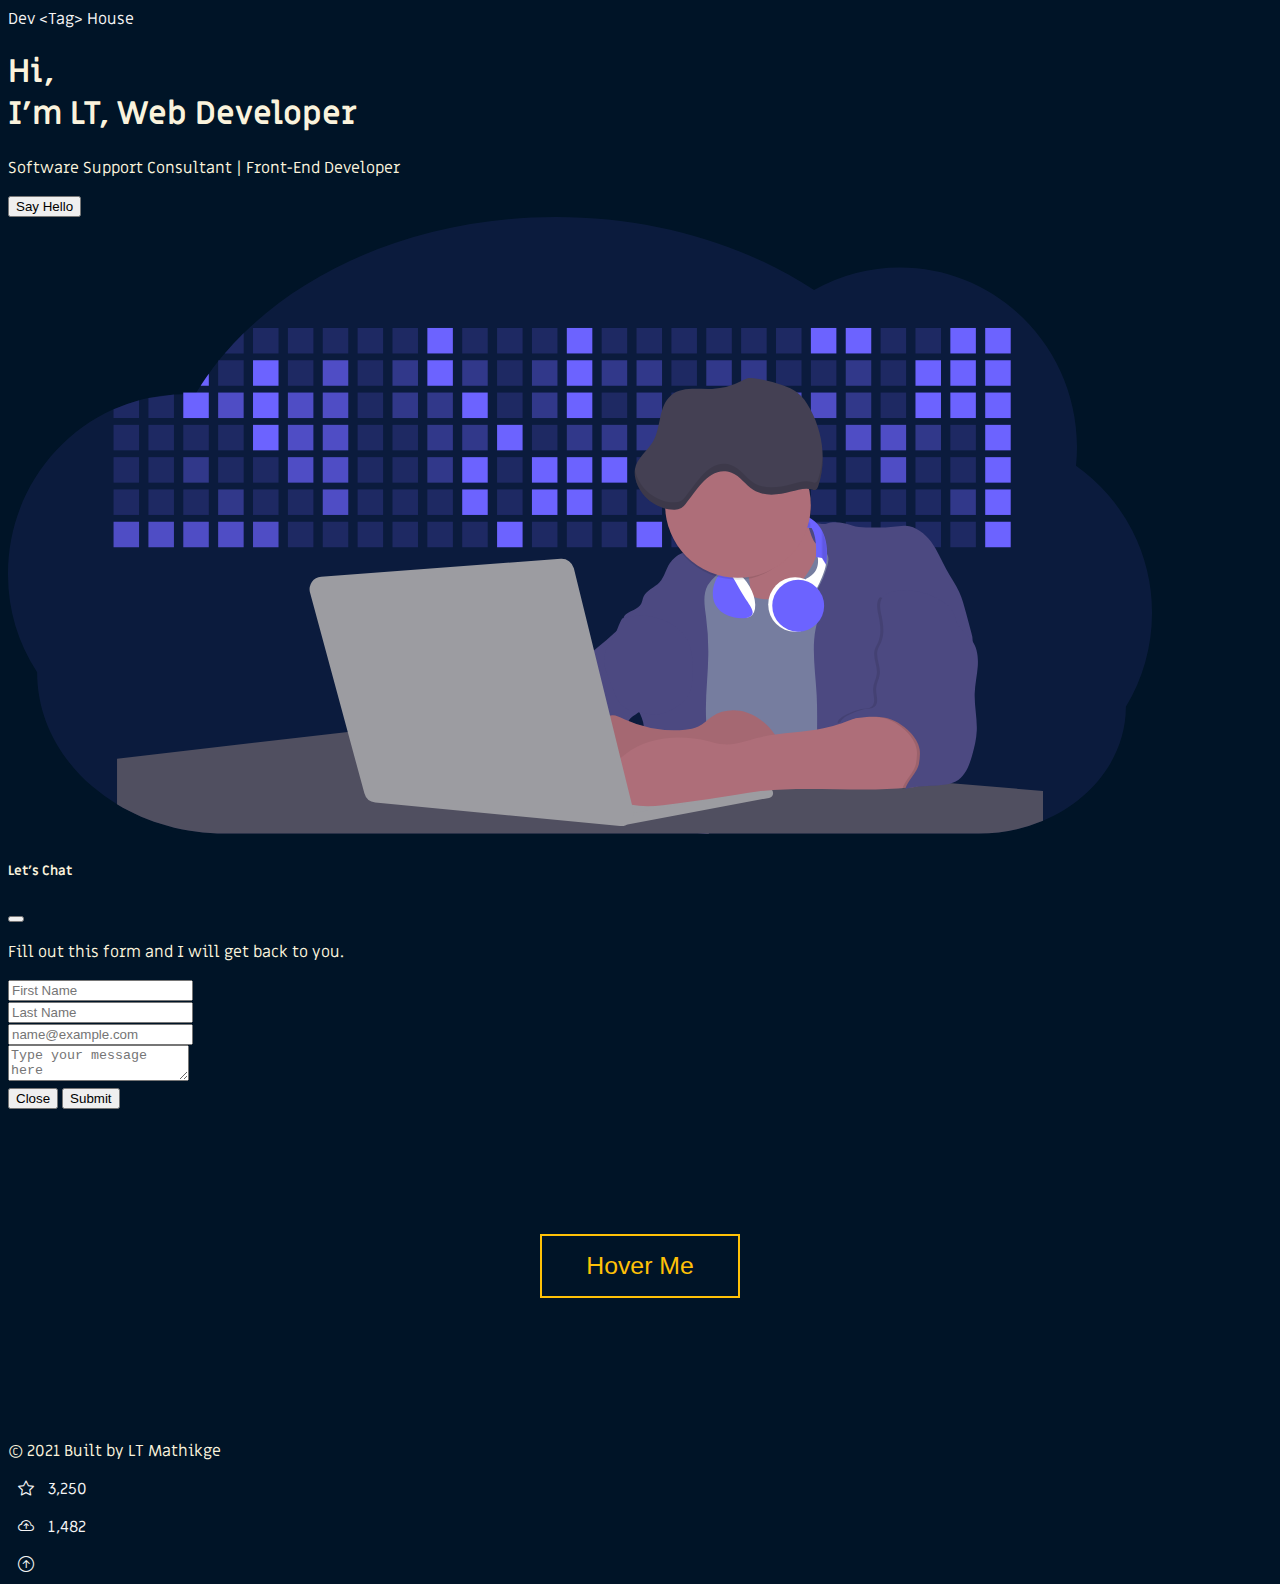
==== index.html @ 727d0e8f "Added Website files to repo folder" ====
<!DOCTYPE html>
<html lang="en">
<head>
    <meta charset="UTF-8">
    <meta http-equiv="X-UA-Compatible" content="IE=edge">
    <meta name="viewport" content="width=device-width, initial-scale=1.0">

    <meta property="og:title" content="Dev &lt;Tag&gt; House | Letlotlo Mathikge">
    <meta property="og:type" content="website">
    <meta property="og:url" content="">
    <meta property="og:image" content="img/developer_activity_bv83.svg">

    <link rel="manifest" href="site.webmanifest">
    <link rel="apple-touch-icon" type="image/x-icon" href="icon.png">
    <link rel="shortcut icon" href="favicon_LT.ico" type="image/x-icon">

    <!-- BOOTSRAP 5 CSS -->
    <link href="https://cdn.jsdelivr.net/npm/bootstrap@5.0.1/dist/css/bootstrap.min.css" rel="stylesheet" integrity="sha384-+0n0xVW2eSR5OomGNYDnhzAbDsOXxcvSN1TPprVMTNDbiYZCxYbOOl7+AMvyTG2x" crossorigin="anonymous">

    <!-- BOOTSTRAP ICONS -->
    <link rel="stylesheet" href="https://cdn.jsdelivr.net/npm/bootstrap-icons@1.3.0/font/bootstrap-icons.css"/>
    
    <!-- CUSTOM CSS -->
    <link rel="stylesheet" href="style.css">

    <!-- FONT IMPORT -->
    <link rel="stylesheet" href="https://fonts.google.com/specimen/Inter">

    <title>Dev &lt;Tag&gt; House</title>
</head>
<body>
    <nav class="navbar navbar-expand-lg navbar-dark py-2">
        <div class="container">
            <a href="#" class="navbar-brand">Dev &lt;Tag&gt; House</a>
        </div>
    </nav>

    <section class="text-light text-center p-5 text-md-start">
        <div class="container">
            <div class="d-md-flex align-items-center justify-content-between">
                <div>
                    <h1>Hi, <br> <span class="text-warning">I'm LT, Web Developer</span></h1>
                    <p class="lead my-4">Software Support Consultant | Front-End Developer</p>
                    <button class="btn btn-primary btn-lg" data-bs-toggle="modal" data-bs-target="#submit">Say Hello</button>
                </div>
                    <img src="img/developer_activity_bv83.svg" alt="" class="img-fluid w-50 d-none d-md-block">
            </div>
        </div>
    </section>

    <!-- Modal -->
<div class="modal fade text-dark" id="submit" tabindex="-1" aria-labelledby="submitLabel" aria-hidden="true">
    <div class="modal-dialog">
      <div class="modal-content">
        <div class="modal-header">
          <h5 class="modal-title" id="submitLabel">Let's Chat</h5>
          <button type="button" class="btn-close" data-bs-dismiss="modal" aria-label="Close"></button>
        </div>
        <div class="modal-body">
          <p class="lead">Fill out this form and I will get back to you.</p>
          <form action="">
              <div class="mb-3">
                  <input type="text" class="form-control" id="first-name" placeholder="First Name"
                  required>
              </div>

              <div class="mb-3">
                <input type="text" class="form-control" id="last-name" placeholder="Last Name"
                required>
            </div>

            <div class="mb-3">
                <input type="email" class="form-control" id="email" placeholder="name@example.com"
                required>
            </div>

            <div class="mb-3">
                <textarea class="form-control " id="message" placeholder="Type your message here"
                required></textarea>
            </div>

          </form>
        </div>
        <div class="modal-footer">
          <button type="button" class="btn btn-secondary" data-bs-dismiss="modal">Close</button>
          <button type="button" class="btn btn-primary">Submit</button>
        </div>
      </div>
    </div>
  </div>

    <div class="btn-profile">
        <a href="profile.html" rel="noopener noreferrer"><button><span>Hover Me</span></button></a>
    </div>

    <footer class="text-white text-center text-white position-relative mt-5">
        <div class="container">
            <p class="lead fst-italic">&copy; 2021 Built by LT Mathikge</p>
            <div class="">
                <a href="https://github.com/LT-Dev-Tag-House" target="_blank" rel="noopener noreferrer" class="d-flex align-items-center justify-content-center fs-6 fst-italic">
                    <p><i class="bi bi-star"></i> 3,250</p>
                    <p><i class="bi bi-cloud-arrow-up"></i> 1,482</p>
                </a>
            </div>

            <a href="#" class="position-absolute bottom-0 end-0 p-5">
                <i class="bi bi-arrow-up-circle h1"></i>
            </a>
        </div>
    </footer>

    <!-- JS BUNDLE -->
    <script src="https://cdn.jsdelivr.net/npm/bootstrap@5.0.1/dist/js/bootstrap.bundle.min.js" integrity="sha384-gtEjrD/SeCtmISkJkNUaaKMoLD0//ElJ19smozuHV6z3Iehds+3Ulb9Bn9Plx0x4" crossorigin="anonymous"></script>
</body>
</html>
---- style.css ----
@import url('https://fonts.googleapis.com/css2?family=Miriam+Libre&display=swap');
body {
    background-color: #001427;
    color: #faf3dd;
    font-family: 'Miriam Libre', sans-serif;
}

.btn-profile {
    display: flex;
    align-items: center;
    justify-content: center;
    height: 35vh;
}

a button {
    width: 200px;
    background: none;
    color: #FFC107;
    border: 2px solid;
    padding: 1rem 2rem;
    font-size: 1.55rem;
    transition: all 0.25s;
}

a button:hover:before{
    border-color: #f1ff5c;
    color: white;
    box-shadow: 0 0.5em 0.5em -0.4em #f1ff5c;
    transform: translateY(-0.55em);
    cursor: pointer;
    content: "Click Me";

}

a button:hover span{
    display: none;
    box-shadow: 0 0.5em 0.5em -0.4em #f1ff5c;
    transform: translateY(-0.55em);
}

a button:hover{
    border-color: #f1ff5c;
    color: white;
    box-shadow: 0 0.5em 0.5em -0.4em #f1ff5c;
    transform: translateY(-0.55em);
    cursor: pointer;
    content: "Click Me";

}


/* PROFILE OVERVIEW */

.profile-img img {
    clip-path: circle(45%);
    width: 55%;  
}

.col-lg-8 .bg-dark {
    background-color: #22223b !important;
}

.col-lg-4 .bg-dark {
    background-color:#ff6d00 !important;
}

.soft-skills {
    border-radius: 10px;
}

.team-player  {
    background-color: #70e000;
    font-weight: 700;
    margin-bottom: 1rem;
    padding: 0.55rem 0.55rem;
    border-radius: 2.5rem;
}

.communication {
    background-color: #4895ef;
    font-weight: 700;
    margin-bottom: 1rem;
    padding: 0.55rem 1rem;
    border-radius: 2.5rem;
}

.adaptability {
    background-color: #ff8500;
    font-weight: 700;
    margin-bottom: 1rem;
    padding: 0.55rem 1rem;
    border-radius: 2.5rem;
}

.interpersonal-skills {
    background-color: #5a189a;
    font-weight: 700;
    margin-bottom: 1rem;
    padding: 0.55rem 1rem;
    border-radius: 2.5rem;
}

.problem-solving {
    background-color: #d80032;
    font-weight: 700;
    margin-bottom: 1rem;
    padding: 0.55rem 1rem;
    border-radius: 2.5rem;
}

.work-ethic {
    background-color: #5a189a;
    font-weight: 700;
    margin-bottom: 1rem;
    padding: 0.55rem 1rem;
    border-radius: 2.5rem;
}

.leadership {
    background-color: #4895ef;
    font-weight: 700;
    margin-bottom: 1rem;
    padding: 0.55rem 1rem;
    border-radius: 2.5rem;
}

.creativity {
    background-color: #70e000;
    font-weight: 700;
    margin-bottom: 1rem;
    padding: 0.55rem 1rem;
    border-radius: 2.5rem;
}

section .soft-skills {
    background-color: #22223b !important;
    border-radius: 10px;
}

section .tools {
    background-color: #22223b !important;
    border-radius: 10px;
}

.bi {
    padding-left: 0.64rem;
    padding-right: 0.64rem;
}

.custom-background {
    background-color: #22223b !important;
    border-radius: 10px;
}

a {
    text-decoration: none;
    color: whitesmoke;
}
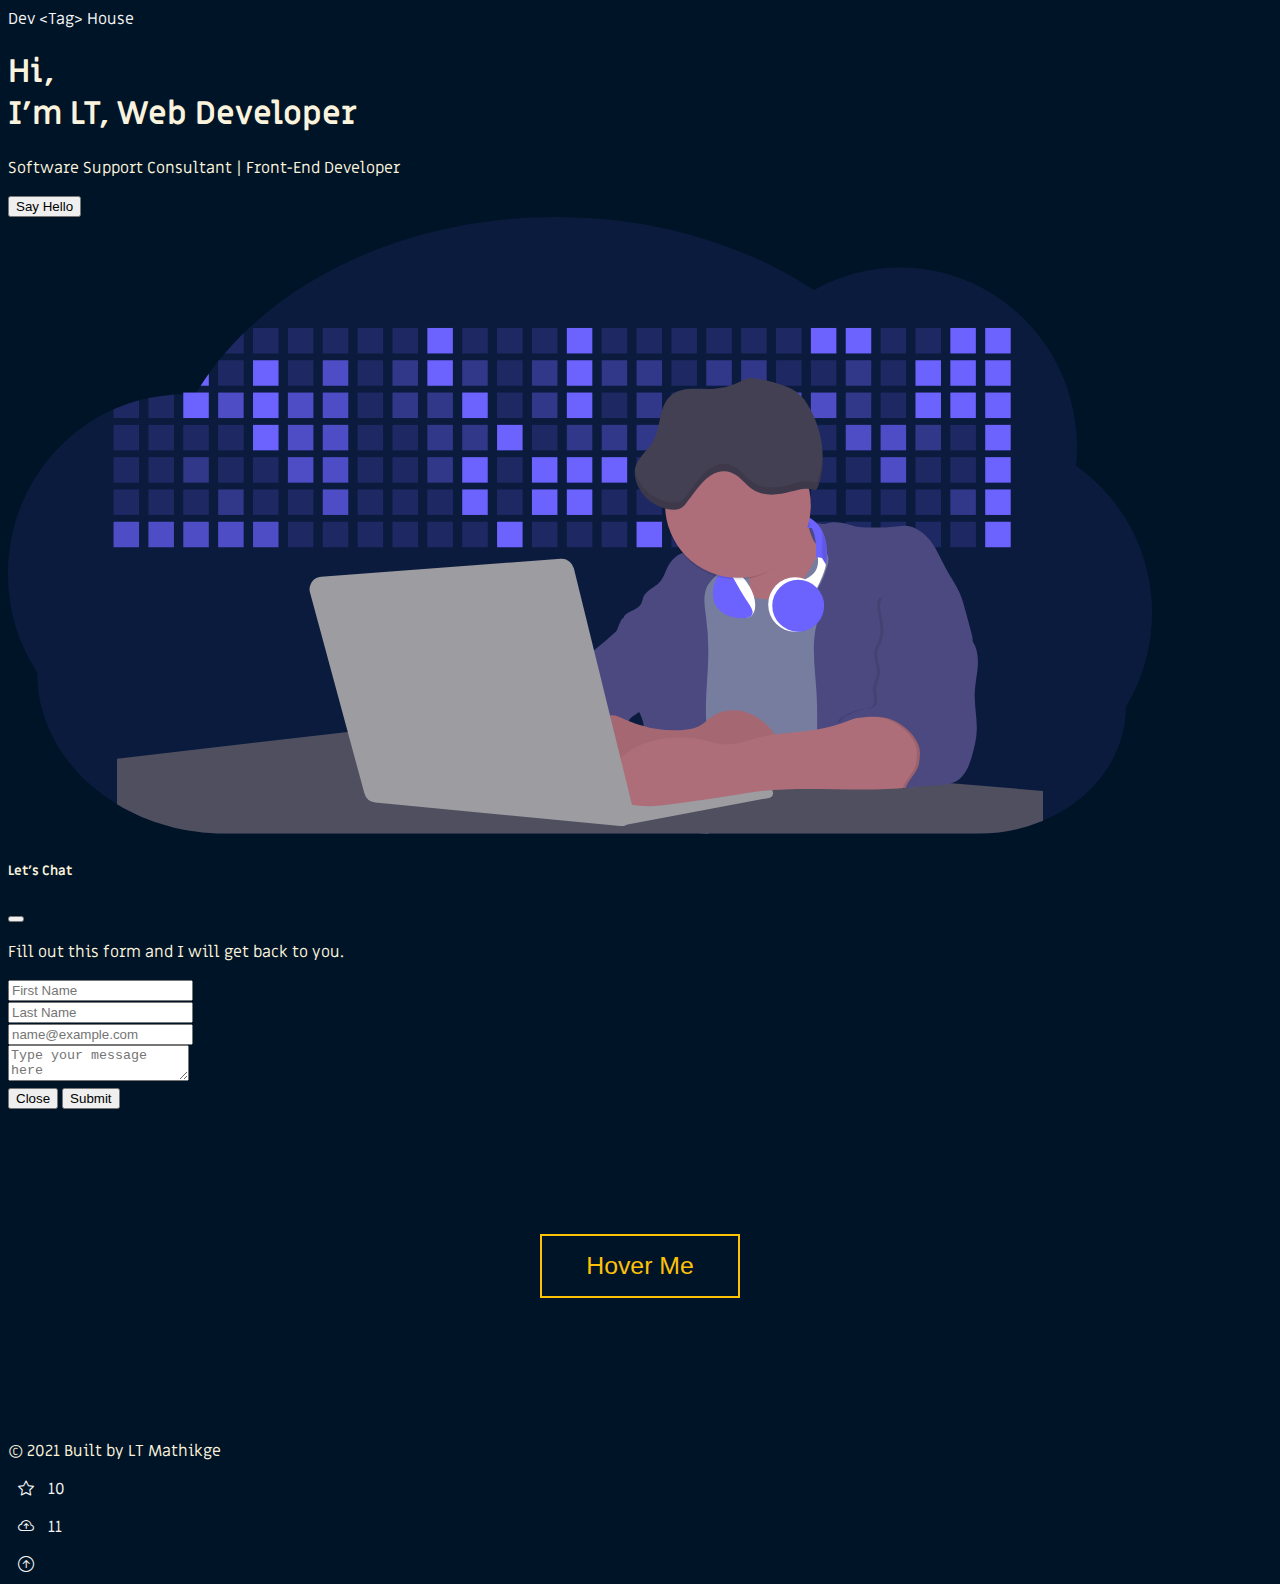
==== commit f416b230: "updated project pages & html content changes" ====
--- a/index.html
+++ b/index.html
@@ -5,10 +5,10 @@
     <meta http-equiv="X-UA-Compatible" content="IE=edge">
     <meta name="viewport" content="width=device-width, initial-scale=1.0">
 
-    <meta property="og:title" content="Dev &lt;Tag&gt; House | Letlotlo Mathikge">
+    <meta property="og:title" content="Dev Tag House | Letlotlo Mathikge">
     <meta property="og:type" content="website">
     <meta property="og:url" content="">
-    <meta property="og:image" content="img/developer_activity_bv83.svg">
+    <meta property="og:image" content="img/cv image">
 
     <link rel="manifest" href="site.webmanifest">
     <link rel="apple-touch-icon" type="image/x-icon" href="icon.png">
@@ -98,12 +98,12 @@
             <p class="lead fst-italic">&copy; 2021 Built by LT Mathikge</p>
             <div class="">
                 <a href="https://github.com/LT-Dev-Tag-House" target="_blank" rel="noopener noreferrer" class="d-flex align-items-center justify-content-center fs-6 fst-italic">
-                    <p><i class="bi bi-star"></i> 3,250</p>
-                    <p><i class="bi bi-cloud-arrow-up"></i> 1,482</p>
+                    <p><i class="bi bi-star"></i> 10</p>
+                    <p><i class="bi bi-cloud-arrow-up"></i> 11</p>
                 </a>
             </div>
 
-            <a href="#" class="position-absolute bottom-0 end-0 p-5">
+            <a href="#" class="position-absolute bottom-0 end-0 p-1">
                 <i class="bi bi-arrow-up-circle h1"></i>
             </a>
         </div>
--- a/style.css
+++ b/style.css
@@ -155,4 +155,11 @@
 a {
     text-decoration: none;
     color: whitesmoke;
+}
+
+blockquote {
+    border-left: 13px solid #001427;
+    background-color: #ced4da;
+    padding: 2rem;
+    opacity: .75;
 }